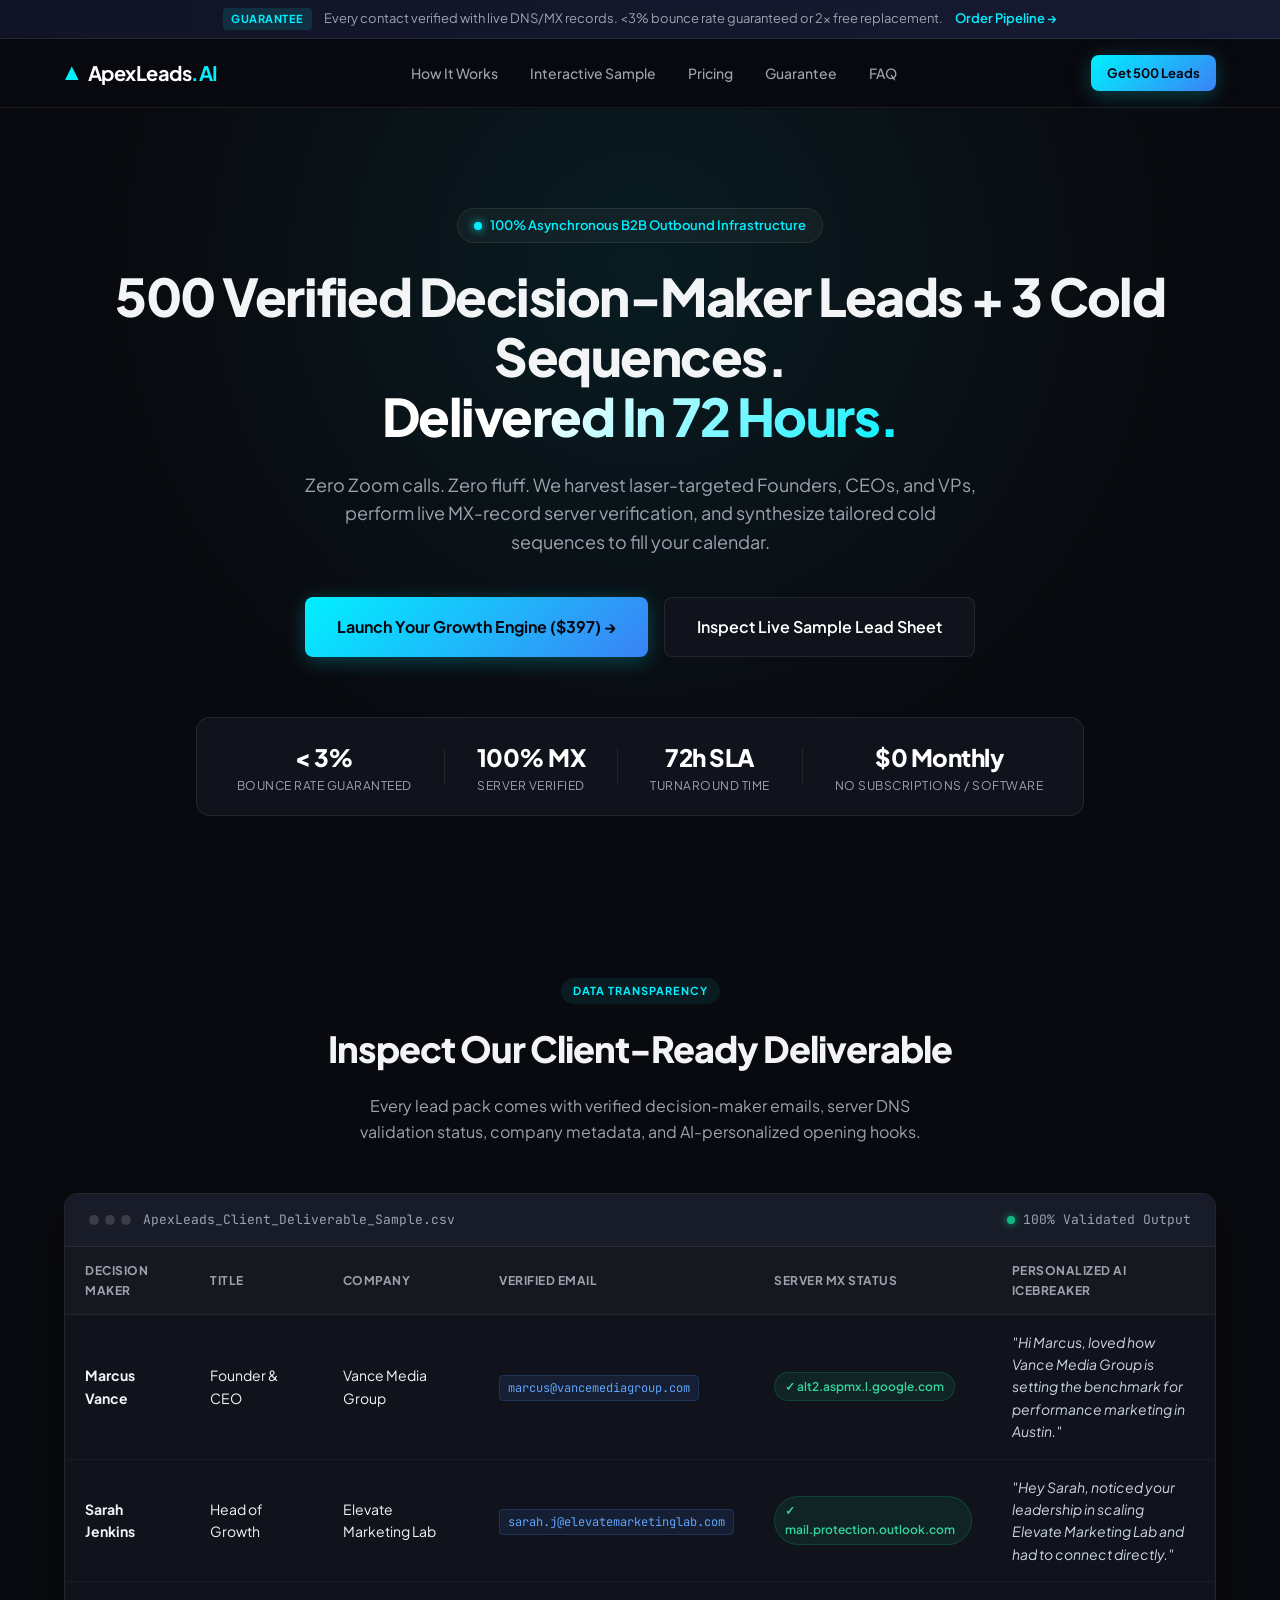
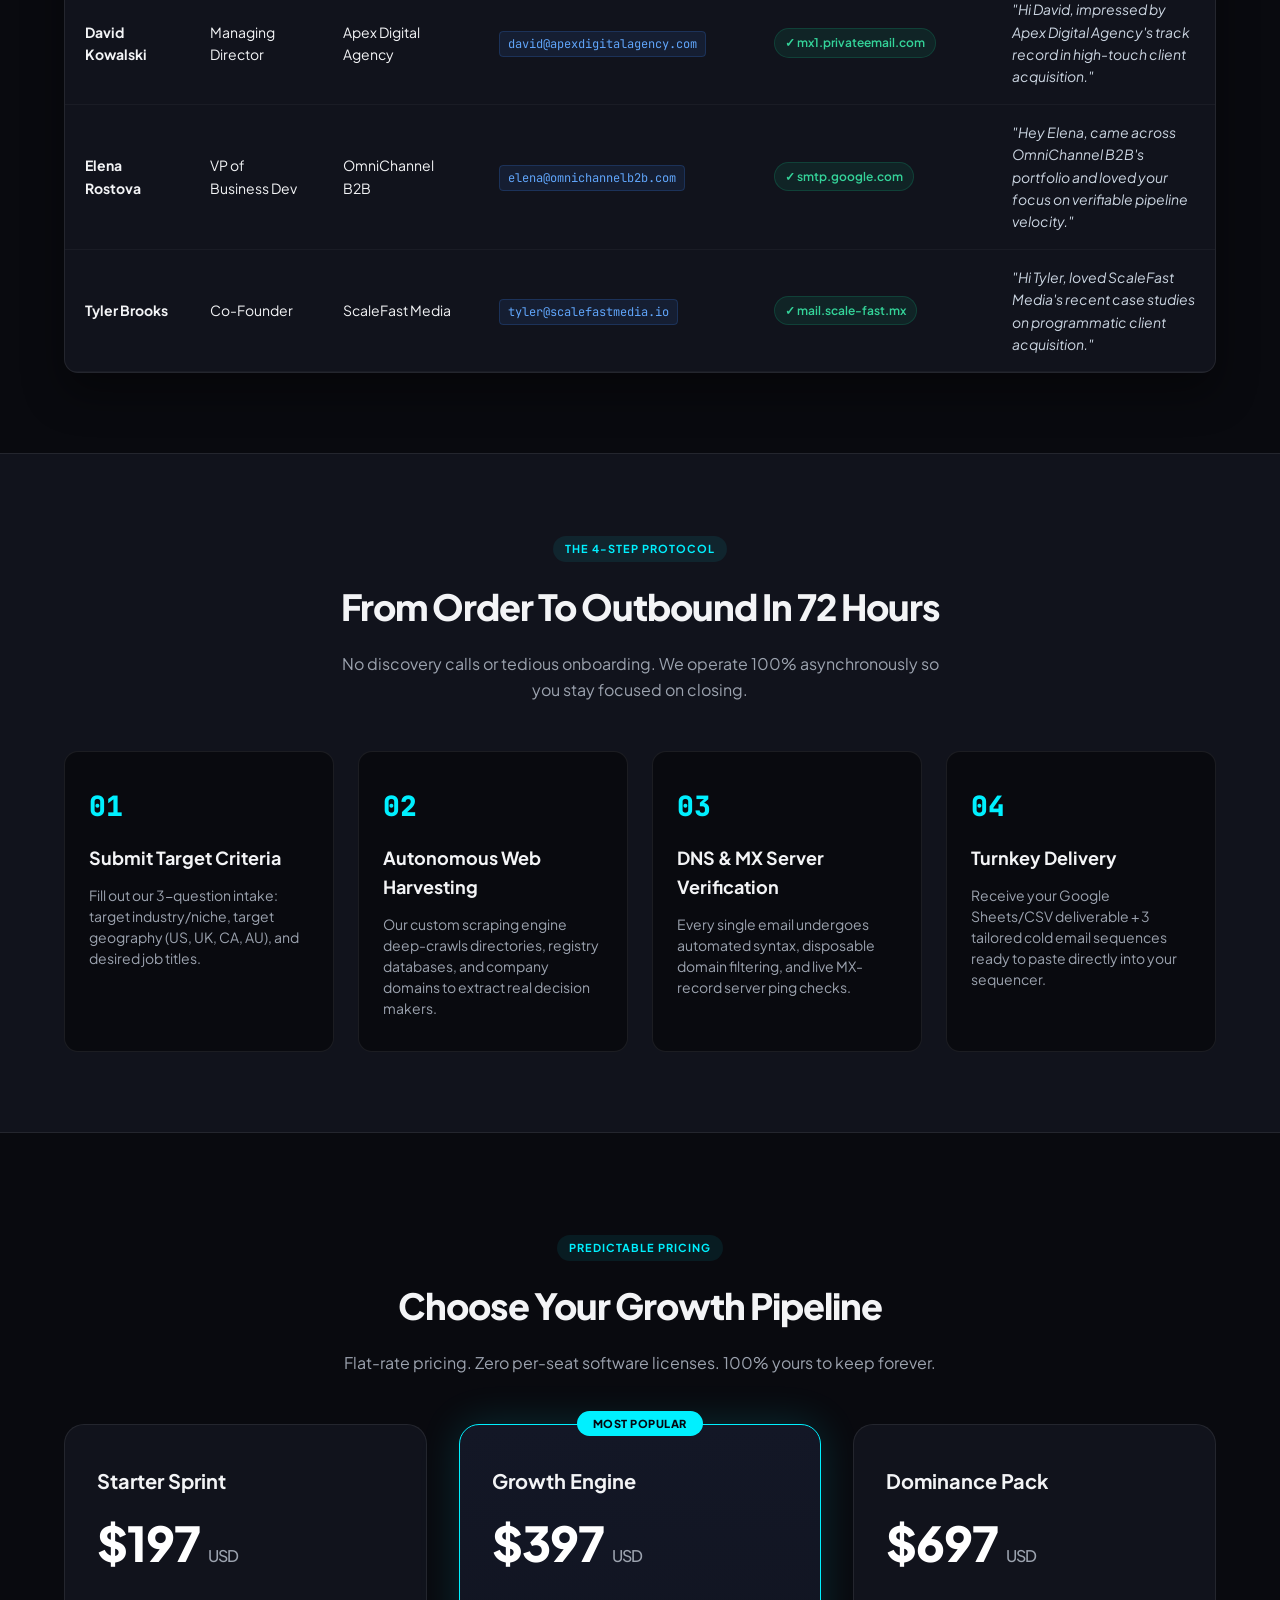
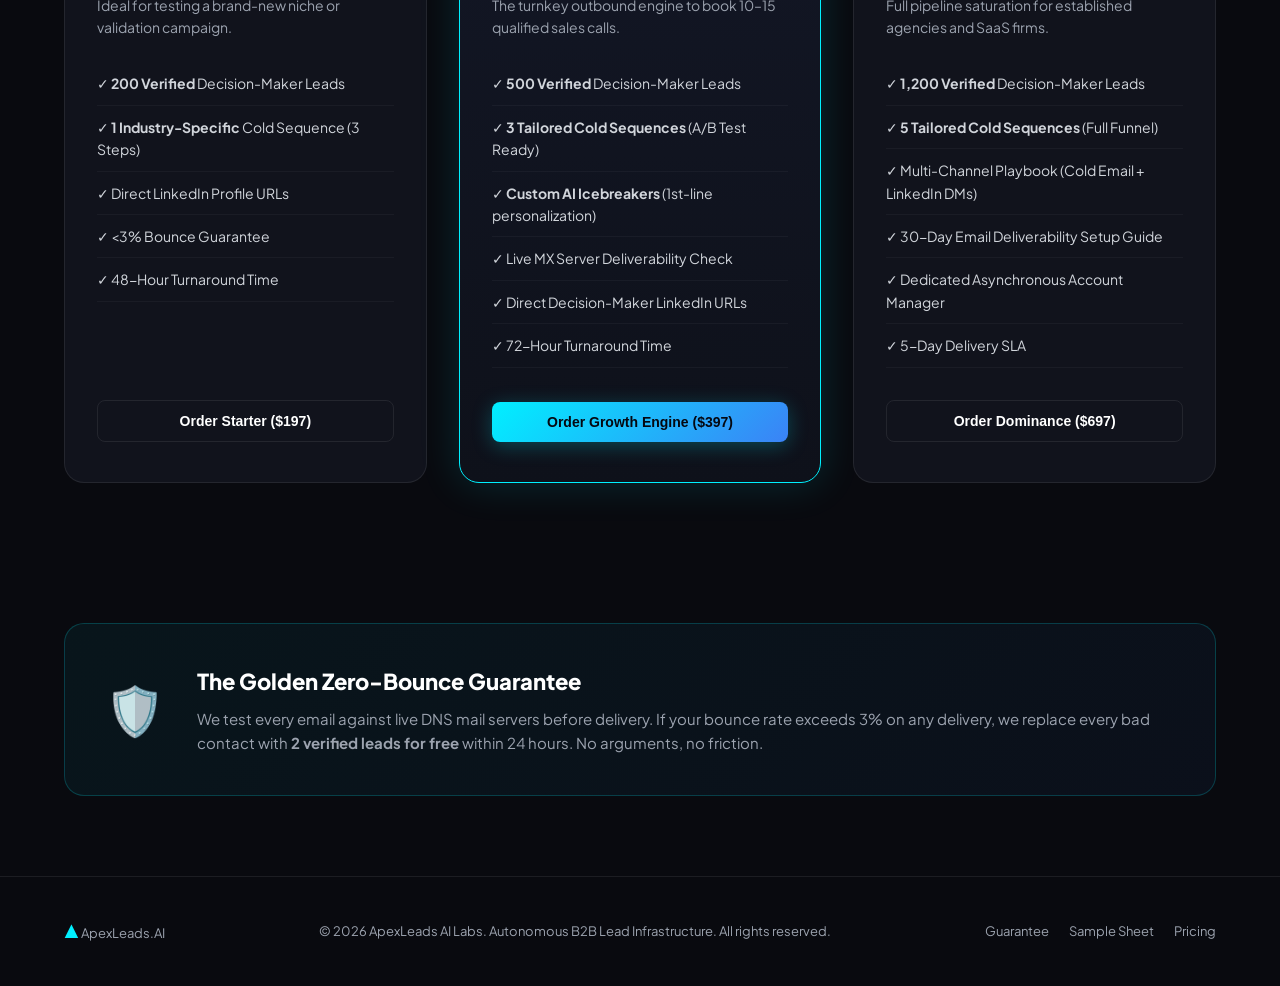
==== storefront/index.html @ 929b7c41 "feat: complete end-to-end autonomous lead engine, B2B storefront, and CLI orchestrator" ====
<!DOCTYPE html>
<html lang="en">
<head>
  <meta charset="UTF-8">
  <meta name="viewport" content="width=device-width, initial-scale=1.0">
  <title>ApexLeads AI — Autonomous B2B Lead Infrastructure & Pipeline Delivery</title>
  <link rel="preconnect" href="https://fonts.googleapis.com">
  <link rel="preconnect" href="https://fonts.gstatic.com" crossorigin>
  <link href="https://fonts.googleapis.com/css2?family=Plus+Jakarta+Sans:wght@400;500;600;700;800&family=JetBrains+Mono:wght@400;500;600&display=swap" rel="stylesheet">
  <link rel="stylesheet" href="styles.css">
</head>
<body>
  <!-- Top Global Announcement -->
  <div class="top-bar">
    <div class="container top-bar-content">
      <span class="badge">GUARANTEE</span>
      <span>Every contact verified with live DNS/MX records. &lt;3% bounce rate guaranteed or 2x free replacement.</span>
      <a href="#pricing" class="top-link">Order Pipeline &rarr;</a>
    </div>
  </div>

  <!-- Header Navigation -->
  <header class="site-header">
    <div class="container header-container">
      <div class="logo">
        <span class="logo-mark">▲</span>
        <span class="logo-text">ApexLeads<strong>.AI</strong></span>
      </div>
      <nav class="nav-links">
        <a href="#features">How It Works</a>
        <a href="#sample">Interactive Sample</a>
        <a href="#pricing">Pricing</a>
        <a href="#guarantee">Guarantee</a>
        <a href="#faq">FAQ</a>
      </nav>
      <div class="header-cta">
        <a href="#pricing" class="btn btn-sm btn-primary">Get 500 Leads</a>
      </div>
    </div>
  </header>

  <!-- Hero Section -->
  <section class="hero-section">
    <div class="container hero-container">
      <div class="hero-pill">
        <span class="pulse-dot"></span> 100% Asynchronous B2B Outbound Infrastructure
      </div>
      <h1 class="hero-title">
        500 Verified Decision-Maker Leads + 3 Cold Sequences.<br>
        <span class="gradient-text">Delivered In 72 Hours.</span>
      </h1>
      <p class="hero-subtitle">
        Zero Zoom calls. Zero fluff. We harvest laser-targeted Founders, CEOs, and VPs, perform live MX-record server verification, and synthesize tailored cold sequences to fill your calendar.
      </p>
      <div class="hero-actions">
        <a href="#pricing" class="btn btn-lg btn-primary pulse-btn">Launch Your Growth Engine ($397) &rarr;</a>
        <a href="#sample" class="btn btn-lg btn-secondary">Inspect Live Sample Lead Sheet</a>
      </div>

      <!-- Trust Badges Bar -->
      <div class="trust-metrics">
        <div class="metric-item">
          <span class="metric-val">&lt; 3%</span>
          <span class="metric-label">Bounce Rate Guaranteed</span>
        </div>
        <div class="metric-divider"></div>
        <div class="metric-item">
          <span class="metric-val">100% MX</span>
          <span class="metric-label">Server Verified</span>
        </div>
        <div class="metric-divider"></div>
        <div class="metric-item">
          <span class="metric-val">72h SLA</span>
          <span class="metric-label">Turnaround Time</span>
        </div>
        <div class="metric-divider"></div>
        <div class="metric-item">
          <span class="metric-val">$0 Monthly</span>
          <span class="metric-label">No Subscriptions / Software</span>
        </div>
      </div>
    </div>
  </section>

  <!-- Live Sample Lead Sheet Explorer -->
  <section id="sample" class="sample-section">
    <div class="container">
      <div class="section-head text-center">
        <div class="pill-tag">DATA TRANSPARENCY</div>
        <h2>Inspect Our Client-Ready Deliverable</h2>
        <p>Every lead pack comes with verified decision-maker emails, server DNS validation status, company metadata, and AI-personalized opening hooks.</p>
      </div>

      <div class="sample-table-card">
        <div class="table-card-header">
          <div class="table-title">
            <span class="terminal-dots"><span></span><span></span><span></span></span>
            <span>ApexLeads_Client_Deliverable_Sample.csv</span>
          </div>
          <div class="table-status">
            <span class="status-indicator"></span> 100% Validated Output
          </div>
        </div>

        <div class="table-responsive">
          <table class="sample-table">
            <thead>
              <tr>
                <th>Decision Maker</th>
                <th>Title</th>
                <th>Company</th>
                <th>Verified Email</th>
                <th>Server MX Status</th>
                <th>Personalized AI Icebreaker</th>
              </tr>
            </thead>
            <tbody>
              <tr>
                <td><strong>Marcus Vance</strong></td>
                <td>Founder & CEO</td>
                <td>Vance Media Group</td>
                <td><span class="mono-badge email-badge">marcus@vancemediagroup.com</span></td>
                <td><span class="status-tag status-success">✓ alt2.aspmx.l.google.com</span></td>
                <td class="hook-cell">"Hi Marcus, loved how Vance Media Group is setting the benchmark for performance marketing in Austin."</td>
              </tr>
              <tr>
                <td><strong>Sarah Jenkins</strong></td>
                <td>Head of Growth</td>
                <td>Elevate Marketing Lab</td>
                <td><span class="mono-badge email-badge">sarah.j@elevatemarketinglab.com</span></td>
                <td><span class="status-tag status-success">✓ mail.protection.outlook.com</span></td>
                <td class="hook-cell">"Hey Sarah, noticed your leadership in scaling Elevate Marketing Lab and had to connect directly."</td>
              </tr>
              <tr>
                <td><strong>David Kowalski</strong></td>
                <td>Managing Director</td>
                <td>Apex Digital Agency</td>
                <td><span class="mono-badge email-badge">david@apexdigitalagency.com</span></td>
                <td><span class="status-tag status-success">✓ mx1.privateemail.com</span></td>
                <td class="hook-cell">"Hi David, impressed by Apex Digital Agency's track record in high-touch client acquisition."</td>
              </tr>
              <tr>
                <td><strong>Elena Rostova</strong></td>
                <td>VP of Business Dev</td>
                <td>OmniChannel B2B</td>
                <td><span class="mono-badge email-badge">elena@omnichannelb2b.com</span></td>
                <td><span class="status-tag status-success">✓ smtp.google.com</span></td>
                <td class="hook-cell">"Hey Elena, came across OmniChannel B2B's portfolio and loved your focus on verifiable pipeline velocity."</td>
              </tr>
              <tr>
                <td><strong>Tyler Brooks</strong></td>
                <td>Co-Founder</td>
                <td>ScaleFast Media</td>
                <td><span class="mono-badge email-badge">tyler@scalefastmedia.io</span></td>
                <td><span class="status-tag status-success">✓ mail.scale-fast.mx</span></td>
                <td class="hook-cell">"Hi Tyler, loved ScaleFast Media's recent case studies on programmatic client acquisition."</td>
              </tr>
            </tbody>
          </table>
        </div>
      </div>
    </div>
  </section>

  <!-- How It Works Section -->
  <section id="features" class="how-it-works-section">
    <div class="container">
      <div class="section-head text-center">
        <div class="pill-tag">THE 4-STEP PROTOCOL</div>
        <h2>From Order To Outbound In 72 Hours</h2>
        <p>No discovery calls or tedious onboarding. We operate 100% asynchronously so you stay focused on closing.</p>
      </div>

      <div class="steps-grid">
        <div class="step-card">
          <div class="step-num">01</div>
          <h3>Submit Target Criteria</h3>
          <p>Fill out our 3-question intake: target industry/niche, target geography (US, UK, CA, AU), and desired job titles.</p>
        </div>
        <div class="step-card">
          <div class="step-num">02</div>
          <h3>Autonomous Web Harvesting</h3>
          <p>Our custom scraping engine deep-crawls directories, registry databases, and company domains to extract real decision makers.</p>
        </div>
        <div class="step-card">
          <div class="step-num">03</div>
          <h3>DNS & MX Server Verification</h3>
          <p>Every single email undergoes automated syntax, disposable domain filtering, and live MX-record server ping checks.</p>
        </div>
        <div class="step-card">
          <div class="step-num">04</div>
          <h3>Turnkey Delivery</h3>
          <p>Receive your Google Sheets/CSV deliverable + 3 tailored cold email sequences ready to paste directly into your sequencer.</p>
        </div>
      </div>
    </div>
  </section>

  <!-- Pricing Packages Section -->
  <section id="pricing" class="pricing-section">
    <div class="container">
      <div class="section-head text-center">
        <div class="pill-tag">PREDICTABLE PRICING</div>
        <h2>Choose Your Growth Pipeline</h2>
        <p>Flat-rate pricing. Zero per-seat software licenses. 100% yours to keep forever.</p>
      </div>

      <div class="pricing-grid">
        <!-- Starter Sprint -->
        <div class="pricing-card">
          <div class="card-tier">Starter Sprint</div>
          <div class="card-price">$197 <span>USD</span></div>
          <p class="card-desc">Ideal for testing a brand-new niche or validation campaign.</p>
          <ul class="card-features">
            <li>✓ <strong>200 Verified</strong> Decision-Maker Leads</li>
            <li>✓ <strong>1 Industry-Specific</strong> Cold Sequence (3 Steps)</li>
            <li>✓ Direct LinkedIn Profile URLs</li>
            <li>✓ &lt;3% Bounce Guarantee</li>
            <li>✓ 48-Hour Turnaround Time</li>
          </ul>
          <button class="btn btn-outline btn-block" onclick="openOrderModal('Starter Sprint', 197)">Order Starter ($197)</button>
        </div>

        <!-- Growth Engine (Featured) -->
        <div class="pricing-card featured-card">
          <div class="popular-ribbon">MOST POPULAR</div>
          <div class="card-tier">Growth Engine</div>
          <div class="card-price">$397 <span>USD</span></div>
          <p class="card-desc">The turnkey outbound engine to book 10–15 qualified sales calls.</p>
          <ul class="card-features">
            <li>✓ <strong>500 Verified</strong> Decision-Maker Leads</li>
            <li>✓ <strong>3 Tailored Cold Sequences</strong> (A/B Test Ready)</li>
            <li>✓ <strong>Custom AI Icebreakers</strong> (1st-line personalization)</li>
            <li>✓ Live MX Server Deliverability Check</li>
            <li>✓ Direct Decision-Maker LinkedIn URLs</li>
            <li>✓ 72-Hour Turnaround Time</li>
          </ul>
          <button class="btn btn-primary btn-block pulse-btn" onclick="openOrderModal('Growth Engine', 397)">Order Growth Engine ($397)</button>
        </div>

        <!-- Dominance Pack -->
        <div class="pricing-card">
          <div class="card-tier">Dominance Pack</div>
          <div class="card-price">$697 <span>USD</span></div>
          <p class="card-desc">Full pipeline saturation for established agencies and SaaS firms.</p>
          <ul class="card-features">
            <li>✓ <strong>1,200 Verified</strong> Decision-Maker Leads</li>
            <li>✓ <strong>5 Tailored Cold Sequences</strong> (Full Funnel)</li>
            <li>✓ Multi-Channel Playbook (Cold Email + LinkedIn DMs)</li>
            <li>✓ 30-Day Email Deliverability Setup Guide</li>
            <li>✓ Dedicated Asynchronous Account Manager</li>
            <li>✓ 5-Day Delivery SLA</li>
          </ul>
          <button class="btn btn-outline btn-block" onclick="openOrderModal('Dominance Pack', 697)">Order Dominance ($697)</button>
        </div>
      </div>
    </div>
  </section>

  <!-- Risk Reversal Guarantee Section -->
  <section id="guarantee" class="guarantee-section">
    <div class="container">
      <div class="guarantee-box">
        <div class="shield-icon">🛡️</div>
        <div class="guarantee-content">
          <h3>The Golden Zero-Bounce Guarantee</h3>
          <p>We test every email against live DNS mail servers before delivery. If your bounce rate exceeds 3% on any delivery, we replace every bad contact with <strong>2 verified leads for free</strong> within 24 hours. No arguments, no friction.</p>
        </div>
      </div>
    </div>
  </section>

  <!-- Order Intake Modal -->
  <div id="orderModal" class="modal-overlay">
    <div class="modal-card">
      <button class="modal-close" onclick="closeOrderModal()">&times;</button>
      <div class="modal-head">
        <span class="pill-tag">ORDER INTAKE</span>
        <h3 id="modalPlanTitle">Configure Growth Engine ($397)</h3>
        <p>Complete this quick 60-second intake so our autonomous pipeline can begin harvesting immediately.</p>
      </div>

      <form id="orderForm" onsubmit="handleOrderSubmit(event)">
        <div class="form-group">
          <label for="clientEmail">Your Delivery Email Address *</label>
          <input type="email" id="clientEmail" placeholder="you@company.com" required>
        </div>
        <div class="form-group">
          <label for="targetNiche">Target Industry / Niche *</label>
          <input type="text" id="targetNiche" placeholder="e.g. Digital Marketing Agencies, B2B SaaS, Roofers" required>
        </div>
        <div class="form-row">
          <div class="form-group col-half">
            <label for="targetLocation">Target Geography *</label>
            <input type="text" id="targetLocation" placeholder="e.g. United States, Austin TX, UK" required>
          </div>
          <div class="form-group col-half">
            <label for="targetTitles">Target Job Titles *</label>
            <input type="text" id="targetTitles" placeholder="e.g. Founder, CEO, VP Sales" required>
          </div>
        </div>
        <div class="form-group">
          <label for="paymentMethod">Preferred Payment Method</label>
          <select id="paymentMethod">
            <option value="wise">Wise ACH / Wire Transfer (Instant US Routing & Account)</option>
            <option value="payoneer">Payoneer / Global Card Transfer</option>
            <option value="lemonsqueezy">Credit Card / Apple Pay (via Lemon Squeezy)</option>
          </select>
        </div>

        <button type="submit" class="btn btn-primary btn-block">Confirm Order &amp; Generate Invoice &rarr;</button>
      </form>
    </div>
  </div>

  <!-- Order Confirmation Success Toast -->
  <div id="successNotice" class="success-notice">
    <strong>Order Recorded!</strong> We have initialized your harvesting pipeline. Check your inbox for your intake confirmation and invoice.
  </div>

  <!-- Footer -->
  <footer class="site-footer">
    <div class="container footer-content">
      <div class="footer-logo">
        <span class="logo-mark">▲</span> ApexLeads.AI
      </div>
      <p class="footer-copy">&copy; 2026 ApexLeads AI Labs. Autonomous B2B Lead Infrastructure. All rights reserved.</p>
      <div class="footer-links">
        <a href="#guarantee">Guarantee</a>
        <a href="#sample">Sample Sheet</a>
        <a href="#pricing">Pricing</a>
      </div>
    </div>
  </footer>

  <script src="app.js"></script>
</body>
</html>
---- storefront/styles.css ----
:root {
  --bg-primary: #090a0f;
  --bg-secondary: #11131c;
  --bg-tertiary: #181b28;
  --accent-cyan: #00f0ff;
  --accent-blue: #3b82f6;
  --accent-purple: #8b5cf6;
  --text-main: #f3f4f6;
  --text-muted: #9ca3af;
  --border-color: rgba(255, 255, 255, 0.08);
  --border-glow: rgba(0, 240, 255, 0.25);
  --font-sans: 'Plus Jakarta Sans', -apple-system, sans-serif;
  --font-mono: 'JetBrains Mono', monospace;
  --radius-sm: 8px;
  --radius-md: 14px;
  --radius-lg: 20px;
}

* {
  box-sizing: border-box;
  margin: 0;
  padding: 0;
}

body {
  font-family: var(--font-sans);
  background-color: var(--bg-primary);
  color: var(--text-main);
  line-height: 1.6;
  overflow-x: hidden;
}

.container {
  width: 100%;
  max-width: 1200px;
  margin: 0 auto;
  padding: 0 24px;
}

/* Top Bar */
.top-bar {
  background: linear-gradient(90deg, #111424 0%, #161b33 100%);
  border-bottom: 1px solid var(--border-color);
  padding: 8px 0;
  font-size: 13px;
  color: var(--text-muted);
}
.top-bar-content {
  display: flex;
  align-items: center;
  justify-content: center;
  gap: 12px;
  flex-wrap: wrap;
  text-align: center;
}
.badge {
  background: rgba(0, 240, 255, 0.12);
  color: var(--accent-cyan);
  padding: 2px 8px;
  border-radius: 4px;
  font-size: 11px;
  font-weight: 700;
  letter-spacing: 0.5px;
}
.top-link {
  color: var(--accent-cyan);
  text-decoration: none;
  font-weight: 600;
}

/* Site Header */
.site-header {
  position: sticky;
  top: 0;
  z-index: 100;
  background: rgba(9, 10, 15, 0.85);
  backdrop-filter: blur(16px);
  border-bottom: 1px solid var(--border-color);
  padding: 16px 0;
}
.header-container {
  display: flex;
  align-items: center;
  justify-content: space-between;
}
.logo {
  display: flex;
  align-items: center;
  gap: 8px;
  font-size: 20px;
  font-weight: 700;
  color: #fff;
  letter-spacing: -0.5px;
}
.logo-mark {
  color: var(--accent-cyan);
  font-size: 18px;
}
.logo-text strong {
  color: var(--accent-cyan);
}
.nav-links {
  display: flex;
  gap: 32px;
}
.nav-links a {
  color: var(--text-muted);
  text-decoration: none;
  font-size: 14px;
  font-weight: 500;
  transition: color 0.2s;
}
.nav-links a:hover {
  color: #fff;
}

/* Buttons */
.btn {
  display: inline-flex;
  align-items: center;
  justify-content: center;
  padding: 12px 24px;
  border-radius: var(--radius-sm);
  font-weight: 600;
  font-size: 14px;
  cursor: pointer;
  text-decoration: none;
  transition: all 0.25s ease;
  border: none;
}
.btn-sm {
  padding: 8px 16px;
  font-size: 13px;
}
.btn-lg {
  padding: 16px 32px;
  font-size: 16px;
}
.btn-primary {
  background: linear-gradient(135deg, var(--accent-cyan) 0%, var(--accent-blue) 100%);
  color: #050811;
  font-weight: 700;
  box-shadow: 0 4px 20px rgba(0, 240, 255, 0.25);
}
.btn-primary:hover {
  transform: translateY(-2px);
  box-shadow: 0 8px 30px rgba(0, 240, 255, 0.4);
}
.btn-secondary {
  background: var(--bg-secondary);
  color: #fff;
  border: 1px solid var(--border-color);
}
.btn-secondary:hover {
  background: var(--bg-tertiary);
  border-color: rgba(255, 255, 255, 0.2);
}
.btn-outline {
  background: transparent;
  color: #fff;
  border: 1px solid var(--border-color);
}
.btn-outline:hover {
  border-color: var(--accent-cyan);
  color: var(--accent-cyan);
}
.btn-block {
  width: 100%;
}

/* Hero Section */
.hero-section {
  padding: 100px 0 80px;
  text-align: center;
  background: radial-gradient(circle at 50% 20%, rgba(0, 240, 255, 0.08) 0%, transparent 60%);
}
.hero-pill {
  display: inline-flex;
  align-items: center;
  gap: 8px;
  background: rgba(255, 255, 255, 0.04);
  border: 1px solid var(--border-color);
  padding: 6px 16px;
  border-radius: 999px;
  font-size: 13px;
  font-weight: 600;
  color: var(--accent-cyan);
  margin-bottom: 24px;
}
.pulse-dot {
  width: 8px;
  height: 8px;
  background-color: var(--accent-cyan);
  border-radius: 50%;
  box-shadow: 0 0 10px var(--accent-cyan);
}
.hero-title {
  font-size: 52px;
  font-weight: 800;
  line-height: 1.15;
  letter-spacing: -1.5px;
  margin-bottom: 24px;
}
.gradient-text {
  background: linear-gradient(135deg, #fff 30%, var(--accent-cyan) 100%);
  -webkit-background-clip: text;
  -webkit-text-fill-color: transparent;
}
.hero-subtitle {
  max-width: 680px;
  margin: 0 auto 40px;
  font-size: 18px;
  color: var(--text-muted);
}
.hero-actions {
  display: flex;
  gap: 16px;
  justify-content: center;
  margin-bottom: 60px;
  flex-wrap: wrap;
}

/* Trust Metrics Bar */
.trust-metrics {
  display: inline-flex;
  align-items: center;
  gap: 32px;
  background: var(--bg-secondary);
  border: 1px solid var(--border-color);
  padding: 20px 40px;
  border-radius: var(--radius-md);
  flex-wrap: wrap;
  justify-content: center;
}
.metric-item {
  display: flex;
  flex-direction: column;
}
.metric-val {
  font-size: 24px;
  font-weight: 800;
  color: #fff;
  letter-spacing: -0.5px;
}
.metric-label {
  font-size: 12px;
  color: var(--text-muted);
  text-transform: uppercase;
  letter-spacing: 0.5px;
}
.metric-divider {
  width: 1px;
  height: 36px;
  background: var(--border-color);
}

/* Section Head */
.section-head {
  margin-bottom: 48px;
}
.text-center {
  text-align: center;
}
.pill-tag {
  display: inline-block;
  font-size: 11px;
  font-weight: 700;
  letter-spacing: 1px;
  color: var(--accent-cyan);
  background: rgba(0, 240, 255, 0.08);
  padding: 4px 12px;
  border-radius: 999px;
  margin-bottom: 16px;
}
.section-head h2 {
  font-size: 36px;
  font-weight: 800;
  letter-spacing: -1px;
  margin-bottom: 16px;
}
.section-head p {
  color: var(--text-muted);
  font-size: 16px;
  max-width: 600px;
  margin: 0 auto;
}

/* Interactive Sample Lead Table Card */
.sample-section {
  padding: 80px 0;
}
.sample-table-card {
  background: var(--bg-secondary);
  border: 1px solid var(--border-color);
  border-radius: var(--radius-md);
  overflow: hidden;
  box-shadow: 0 20px 40px rgba(0, 0, 0, 0.4);
}
.table-card-header {
  display: flex;
  justify-content: space-between;
  align-items: center;
  padding: 16px 24px;
  background: var(--bg-tertiary);
  border-bottom: 1px solid var(--border-color);
  font-family: var(--font-mono);
  font-size: 13px;
  color: var(--text-muted);
}
.table-title {
  display: flex;
  align-items: center;
  gap: 12px;
}
.terminal-dots {
  display: flex;
  gap: 6px;
}
.terminal-dots span {
  width: 10px;
  height: 10px;
  border-radius: 50%;
  background: rgba(255, 255, 255, 0.15);
}
.status-indicator {
  display: inline-block;
  width: 8px;
  height: 8px;
  background: #10b981;
  border-radius: 50%;
  box-shadow: 0 0 8px #10b981;
}
.table-responsive {
  overflow-x: auto;
}
.sample-table {
  width: 100%;
  border-collapse: collapse;
  text-align: left;
  font-size: 14px;
}
.sample-table th {
  background: rgba(255, 255, 255, 0.02);
  color: var(--text-muted);
  font-size: 12px;
  text-transform: uppercase;
  letter-spacing: 0.5px;
  padding: 14px 20px;
  border-bottom: 1px solid var(--border-color);
}
.sample-table td {
  padding: 16px 20px;
  border-bottom: 1px solid rgba(255, 255, 255, 0.04);
  vertical-align: middle;
}
.mono-badge {
  font-family: var(--font-mono);
  font-size: 12px;
  padding: 4px 8px;
  border-radius: 4px;
}
.email-badge {
  background: rgba(59, 130, 246, 0.1);
  color: #60a5fa;
  border: 1px solid rgba(59, 130, 246, 0.2);
}
.status-tag {
  font-size: 12px;
  font-weight: 600;
  padding: 4px 10px;
  border-radius: 999px;
  display: inline-block;
}
.status-success {
  background: rgba(16, 185, 129, 0.1);
  color: #34d399;
  border: 1px solid rgba(16, 185, 129, 0.2);
}
.hook-cell {
  font-style: italic;
  color: #cbd5e1;
  max-width: 320px;
}

/* Steps Grid */
.how-it-works-section {
  padding: 80px 0;
  background: var(--bg-secondary);
  border-top: 1px solid var(--border-color);
  border-bottom: 1px solid var(--border-color);
}
.steps-grid {
  display: grid;
  grid-template-columns: repeat(auto-fit, minmax(250px, 1fr));
  gap: 24px;
}
.step-card {
  background: var(--bg-primary);
  border: 1px solid var(--border-color);
  border-radius: var(--radius-md);
  padding: 32px 24px;
  position: relative;
  transition: transform 0.2s;
}
.step-card:hover {
  transform: translateY(-4px);
  border-color: var(--border-glow);
}
.step-num {
  font-family: var(--font-mono);
  font-size: 28px;
  font-weight: 800;
  color: var(--accent-cyan);
  margin-bottom: 16px;
}
.step-card h3 {
  font-size: 18px;
  font-weight: 700;
  margin-bottom: 12px;
}
.step-card p {
  color: var(--text-muted);
  font-size: 14px;
  line-height: 1.5;
}

/* Pricing Grid */
.pricing-section {
  padding: 100px 0;
}
.pricing-grid {
  display: grid;
  grid-template-columns: repeat(auto-fit, minmax(320px, 1fr));
  gap: 32px;
  align-items: stretch;
}
.pricing-card {
  background: var(--bg-secondary);
  border: 1px solid var(--border-color);
  border-radius: var(--radius-lg);
  padding: 40px 32px;
  display: flex;
  flex-direction: column;
  position: relative;
}
.featured-card {
  border: 1px solid var(--accent-cyan);
  box-shadow: 0 0 40px rgba(0, 240, 255, 0.15);
  background: linear-gradient(180deg, #131726 0%, #0e111a 100%);
}
.popular-ribbon {
  position: absolute;
  top: -14px;
  left: 50%;
  transform: translateX(-50%);
  background: var(--accent-cyan);
  color: #050811;
  font-size: 11px;
  font-weight: 800;
  padding: 4px 16px;
  border-radius: 999px;
  letter-spacing: 0.5px;
}
.card-tier {
  font-size: 20px;
  font-weight: 700;
  margin-bottom: 8px;
}
.card-price {
  font-size: 48px;
  font-weight: 800;
  letter-spacing: -1px;
  color: #fff;
  margin-bottom: 12px;
}
.card-price span {
  font-size: 16px;
  font-weight: 500;
  color: var(--text-muted);
}
.card-desc {
  font-size: 14px;
  color: var(--text-muted);
  margin-bottom: 24px;
}
.card-features {
  list-style: none;
  margin-bottom: 32px;
  flex-grow: 1;
}
.card-features li {
  font-size: 14px;
  color: #d1d5db;
  padding: 10px 0;
  border-bottom: 1px solid rgba(255, 255, 255, 0.04);
}

/* Guarantee Section */
.guarantee-section {
  padding: 40px 0 80px;
}
.guarantee-box {
  background: linear-gradient(135deg, rgba(0, 240, 255, 0.05) 0%, rgba(59, 130, 246, 0.05) 100%);
  border: 1px solid rgba(0, 240, 255, 0.2);
  border-radius: var(--radius-lg);
  padding: 40px;
  display: flex;
  align-items: center;
  gap: 32px;
}
.shield-icon {
  font-size: 48px;
}
.guarantee-content h3 {
  font-size: 22px;
  font-weight: 800;
  margin-bottom: 8px;
  color: #fff;
}
.guarantee-content p {
  color: var(--text-muted);
  font-size: 15px;
  line-height: 1.6;
}

/* Order Modal */
.modal-overlay {
  display: none;
  position: fixed;
  top: 0;
  left: 0;
  width: 100%;
  height: 100%;
  background: rgba(0, 0, 0, 0.75);
  backdrop-filter: blur(8px);
  z-index: 999;
  align-items: center;
  justify-content: center;
  padding: 20px;
}
.modal-card {
  background: var(--bg-secondary);
  border: 1px solid var(--border-color);
  border-radius: var(--radius-lg);
  max-width: 520px;
  width: 100%;
  padding: 36px;
  position: relative;
  box-shadow: 0 25px 50px rgba(0, 0, 0, 0.6);
}
.modal-close {
  position: absolute;
  top: 20px;
  right: 20px;
  background: transparent;
  border: none;
  font-size: 28px;
  color: var(--text-muted);
  cursor: pointer;
}
.modal-head {
  margin-bottom: 24px;
}
.modal-head h3 {
  font-size: 22px;
  font-weight: 700;
  margin-bottom: 8px;
}
.modal-head p {
  font-size: 13px;
  color: var(--text-muted);
}
.form-group {
  margin-bottom: 16px;
}
.form-group label {
  display: block;
  font-size: 12px;
  font-weight: 600;
  text-transform: uppercase;
  color: var(--text-muted);
  margin-bottom: 6px;
}
.form-group input,
.form-group select {
  width: 100%;
  background: var(--bg-primary);
  border: 1px solid var(--border-color);
  border-radius: var(--radius-sm);
  padding: 12px 14px;
  color: #fff;
  font-size: 14px;
  outline: none;
  transition: border-color 0.2s;
}
.form-group input:focus,
.form-group select:focus {
  border-color: var(--accent-cyan);
}
.form-row {
  display: flex;
  gap: 16px;
}
.col-half {
  flex: 1;
}

/* Success Notice */
.success-notice {
  display: none;
  position: fixed;
  bottom: 30px;
  right: 30px;
  background: #10b981;
  color: #fff;
  padding: 16px 24px;
  border-radius: var(--radius-md);
  box-shadow: 0 10px 25px rgba(16, 185, 129, 0.4);
  font-size: 14px;
  z-index: 1000;
}

/* Footer */
.site-footer {
  border-top: 1px solid var(--border-color);
  padding: 40px 0;
  font-size: 13px;
  color: var(--text-muted);
}
.footer-content {
  display: flex;
  align-items: center;
  justify-content: space-between;
  flex-wrap: wrap;
  gap: 20px;
}
.footer-links {
  display: flex;
  gap: 20px;
}
.footer-links a {
  color: var(--text-muted);
  text-decoration: none;
}
.footer-links a:hover {
  color: #fff;
}

/* Mobile responsive */
@media (max-width: 768px) {
  .hero-title {
    font-size: 34px;
  }
  .nav-links {
    display: none;
  }
  .trust-metrics {
    gap: 16px;
    padding: 16px 20px;
  }
  .metric-divider {
    display: none;
  }
  .form-row {
    flex-direction: column;
  }
  .guarantee-box {
    flex-direction: column;
    text-align: center;
  }
}
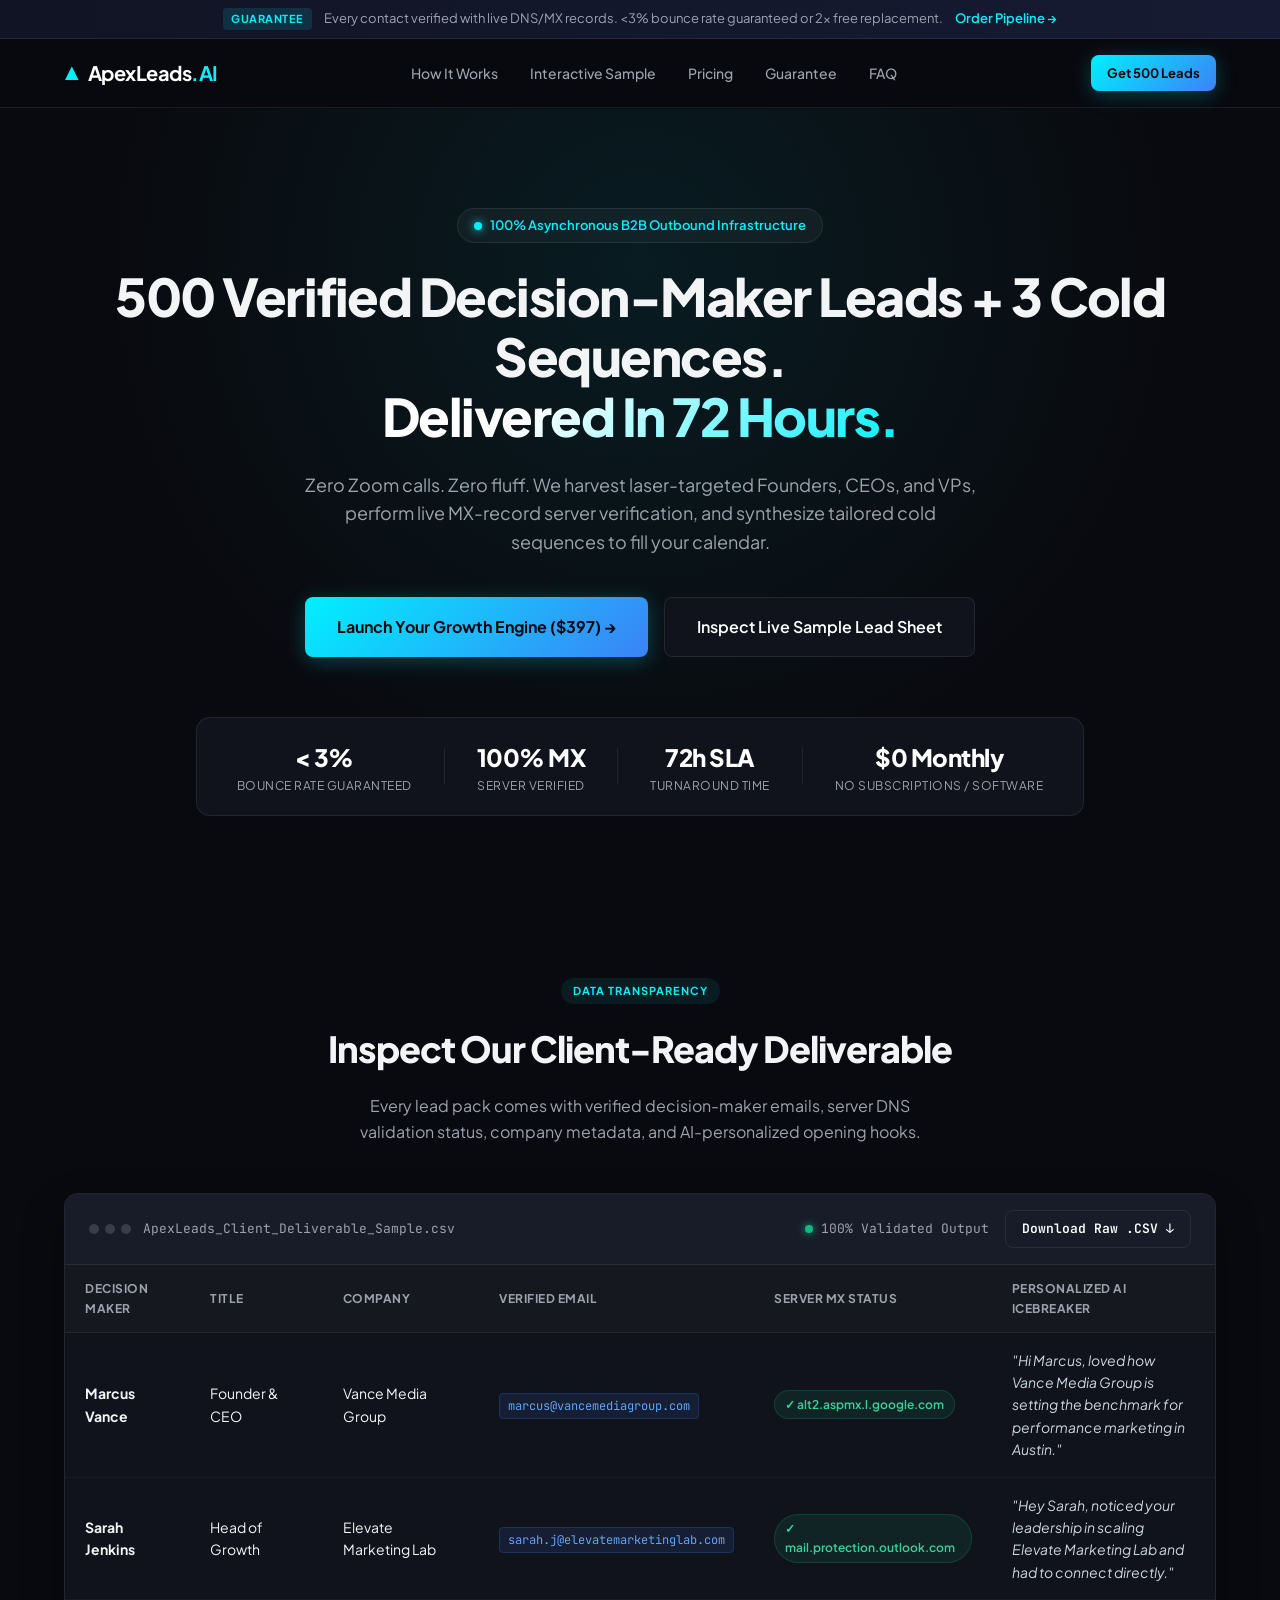
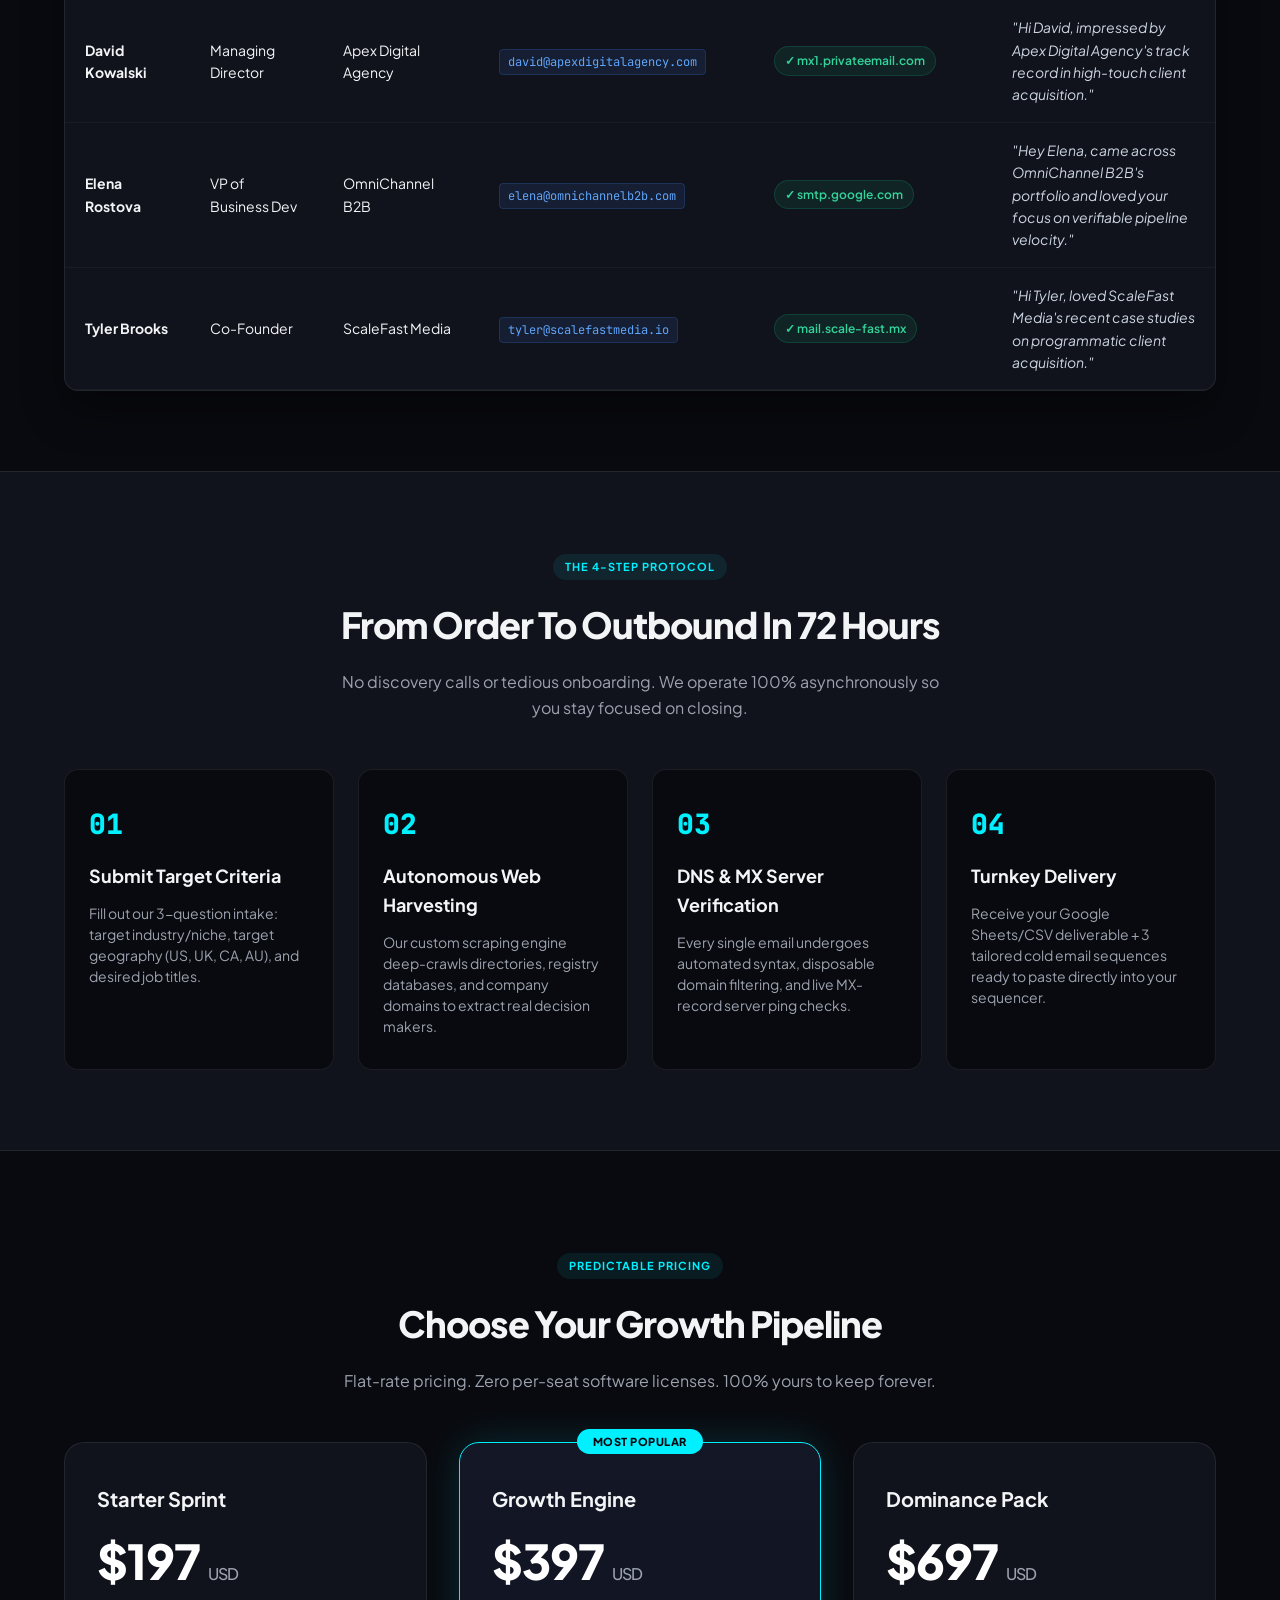
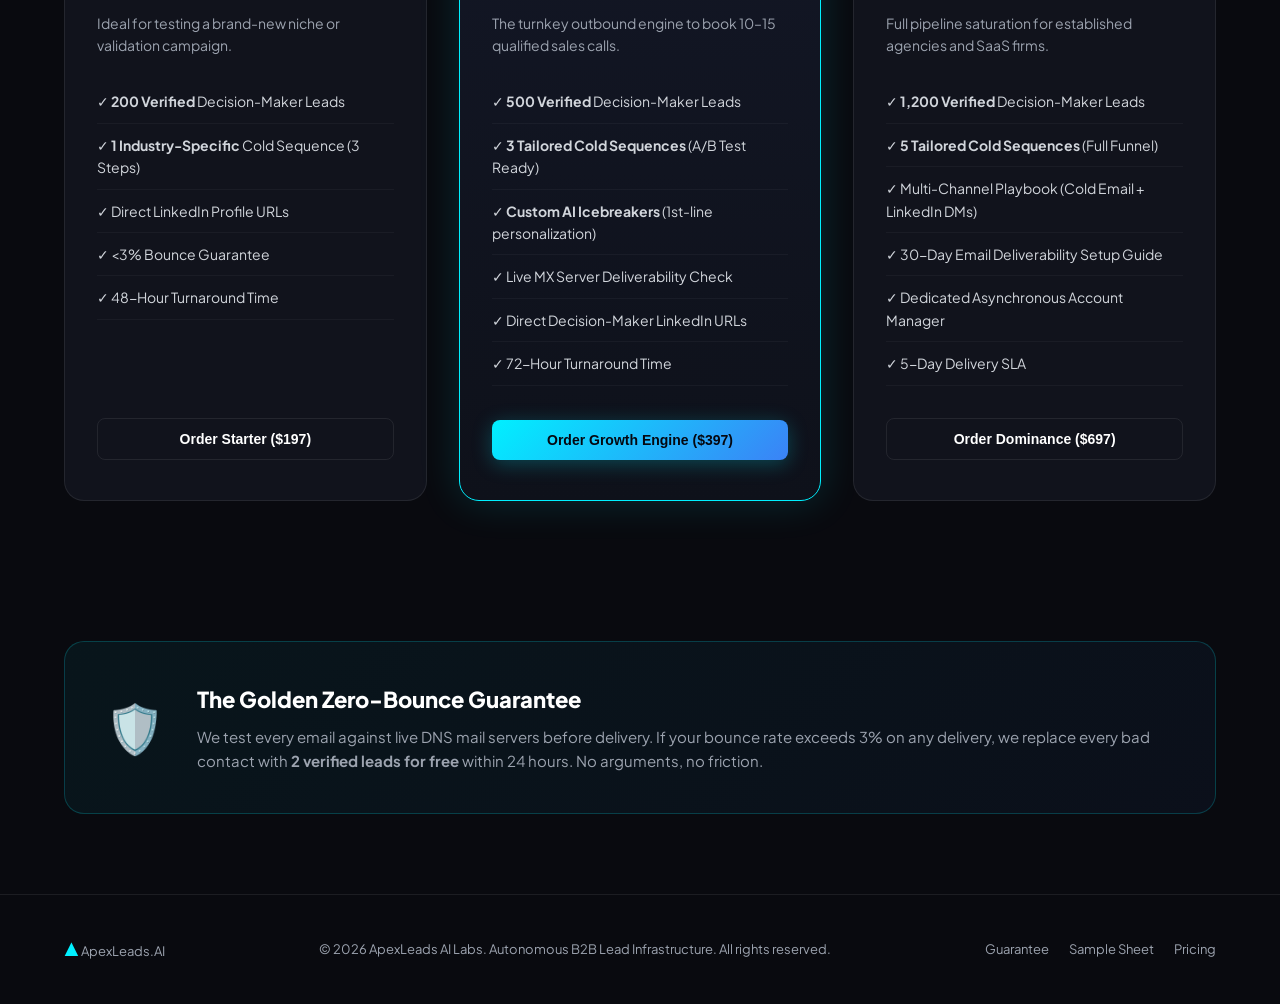
==== commit 533cfc22: "feat: add root redirect and downloadable sample CSV for GitHub Pages" ====
--- a/storefront/index.html
+++ b/storefront/index.html
@@ -97,8 +97,9 @@
             <span class="terminal-dots"><span></span><span></span><span></span></span>
             <span>ApexLeads_Client_Deliverable_Sample.csv</span>
           </div>
-          <div class="table-status">
-            <span class="status-indicator"></span> 100% Validated Output
+          <div class="table-status" style="display:flex; align-items:center; gap:16px;">
+            <span><span class="status-indicator"></span> 100% Validated Output</span>
+            <a href="sample_client_deliverable.csv" download class="btn btn-sm btn-outline">Download Raw .CSV &darr;</a>
           </div>
         </div>
 
